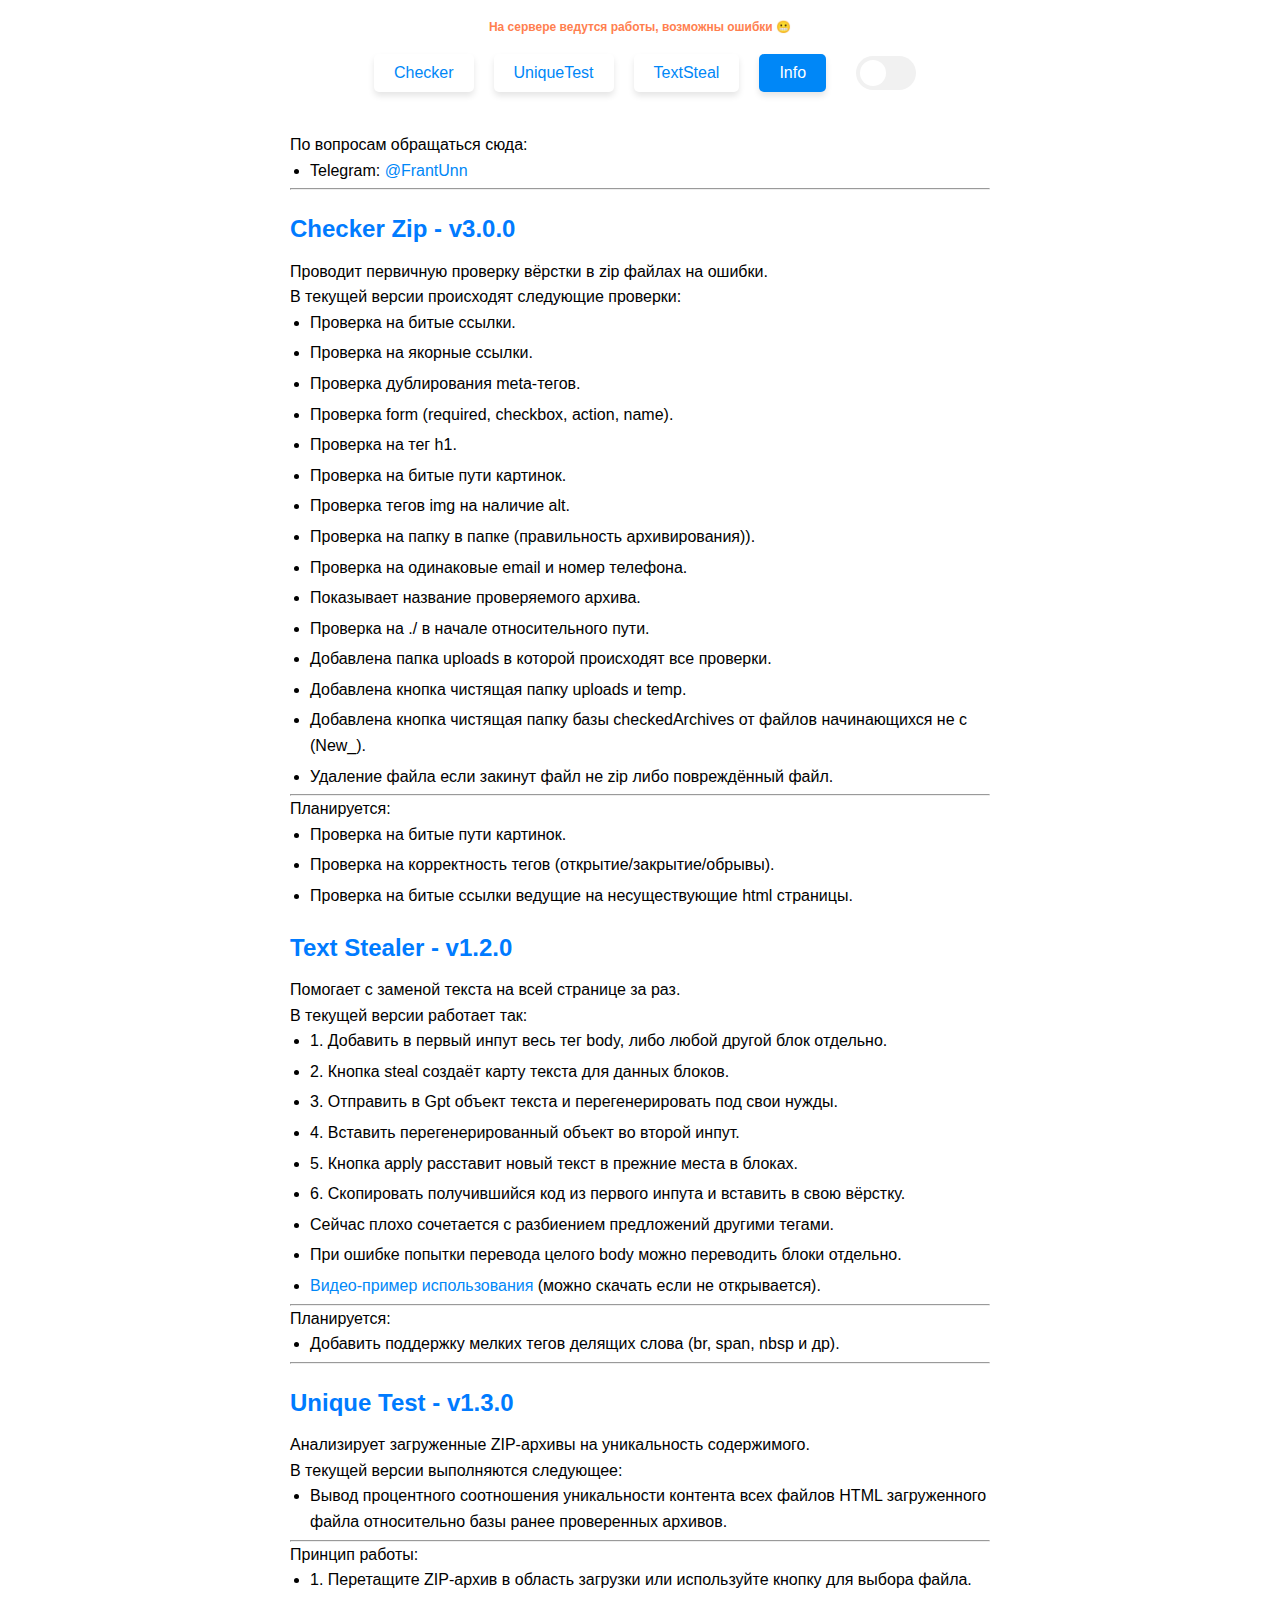
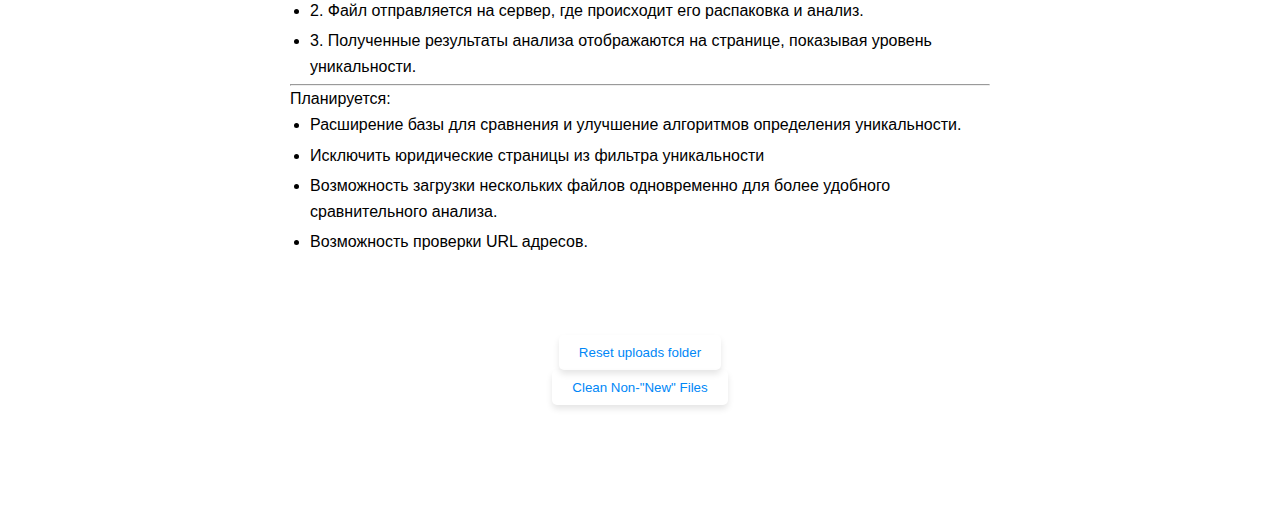
==== info.html @ 400bb8cb "server_warning" ====
<!DOCTYPE html>
<html lang="en">
  <head>
    <meta charset="UTF-8" />
    <meta name="viewport" content="width=device-width, initial-scale=1.0" />
    <title>Info</title>
    <link rel="stylesheet" href="css/info.css" />
    <link rel="stylesheet" href="css/style.css" />
    <link rel="shortcut icon" href="favicon.ico" type="image/x-icon" />
    <script>
      (function () {
        function getCookie(name) {
          let nameEQ = name + '=';
          let ca = document.cookie.split(';');
          for (let i = 0; i < ca.length; i++) {
            let c = ca[i];
            while (c.charAt(0) === ' ') c = c.substring(1, c.length);
            if (c.indexOf(nameEQ) === 0)
              return c.substring(nameEQ.length, c.length);
          }
          return null;
        }

        let savedTheme = getCookie('theme');
        if (savedTheme === 'dark') {
          document.documentElement.classList.add('dark-mode');
        }
      })();
    </script>
  </head>
  <body>
    <h4 class="server_warning">
      На сервере ведутся работы, возможны ошибки 😬
    </h4>
    <div class="tabs">
      <a href="index.html" class="tab">Checker</a>
      <a href="uniquetest.html" class="tab">UniqueTest</a>
      <a href="textsteal.html" class="tab">TextSteal</a>
      <a href="info.html" class="tab active">Info</a>
      <div class="theme-switch-wrapper">
        <label class="theme-switch" for="checkbox">
          <input type="checkbox" id="checkbox" />
          <div class="slider round"></div>
        </label>
      </div>
    </div>
    <div class="fadeIn">
      <div class="info-section">
        <p>По вопросам обращаться сюда:</p>
        <ul class="info-list">
          <li>
            Telegram:
            <a href="https://t.me/FrantUnn" target="_blank">@FrantUnn</a>
          </li>
        </ul>
        <hr />
      </div>
      <div class="info-section">
        <h2>Checker Zip - v3.0.0</h2>
        <p>Проводит первичную проверку вёрстки в zip файлах на ошибки.</p>
        <p>В текущей версии происходят следующие проверки:</p>
        <ul class="info-list">
          <li>Проверка на битые ссылки.</li>
          <li>Проверка на якорные ссылки.</li>
          <li>Проверка дублирования meta-тегов.</li>
          <li>Проверка form (required, checkbox, action, name).</li>
          <li>Проверка на тег h1.</li>
          <li>Проверка на битые пути картинок.</li>
          <li>Проверка тегов img на наличие alt.</li>
          <li>Проверка на папку в папке (правильность архивирования)).</li>
          <li>Проверка на одинаковые email и номер телефона.</li>
          <li>Показывает название проверяемого архива.</li>
          <li>Проверка на ./ в начале относительного пути.</li>
          <li>Добавлена папка uploads в которой происходят все проверки.</li>
          <li>Добавлена кнопка чистящая папку uploads и temp.</li>
          <li>
            Добавлена кнопка чистящая папку базы checkedArchives от файлов
            начинающихся не с (New_).
          </li>
          <li>
            Удаление файла если закинут файл не zip либо повреждённый файл.
          </li>
        </ul>
        <hr />
        <p>Планируется:</p>
        <ul class="info-list">
          <li>Проверка на битые пути картинок.</li>
          <li>Проверка на корректность тегов (открытие/закрытие/обрывы).</li>
          <li>
            Проверка на битые ссылки ведущие на несуществующие html страницы.
          </li>
        </ul>
      </div>
      <div class="info-section">
        <h2>Text Stealer - v1.2.0</h2>
        <p>Помогает с заменой текста на всей странице за раз.</p>
        <p>В текущей версии работает так:</p>
        <ul class="info-list">
          <li>
            1. Добавить в первый инпут весь тег body, либо любой другой блок
            отдельно.
          </li>
          <li>2. Кнопка steal создаёт карту текста для данных блоков.</li>
          <li>
            3. Отправить в Gpt объект текста и перегенерировать под свои нужды.
          </li>
          <li>4. Вставить перегенерированный объект во второй инпут.</li>
          <li>
            5. Кнопка apply расставит новый текст в прежние места в блоках.
          </li>
          <li>
            6. Скопировать получившийся код из первого инпута и вставить в свою
            вёрстку.
          </li>
          <li>
            Сейчас плохо сочетается с разбиением предложений другими тегами.
          </li>
          <li>
            При ошибке попытки перевода целого body можно переводить блоки
            отдельно.
          </li>
          <li>
            <a
              target="_blank"
              href="https://drive.google.com/file/d/1lhlkIcwgCkqcGMG-RX8dtMsAwcby2ti9/view?usp=sharing"
              >Видео-пример использования</a
            >
            (можно скачать если не открывается).
          </li>
        </ul>
        <hr />
        <p>Планируется:</p>
        <ul class="info-list">
          <li>
            Добавить поддержку мелких тегов делящих слова (br, span, nbsp и др).
          </li>
        </ul>
        <hr />
      </div>
      <div class="info-section">
        <h2>Unique Test - v1.3.0</h2>
        <p>Анализирует загруженные ZIP-архивы на уникальность содержимого.</p>
        <p>В текущей версии выполняются следующее:</p>
        <ul class="info-list">
          <li>
            Вывод процентного соотношения уникальности контента всех файлов HTML
            загруженного файла относительно базы ранее проверенных архивов.
          </li>
        </ul>
        <hr />
        <p>Принцип работы:</p>
        <ul class="info-list">
          <li>
            1. Перетащите ZIP-архив в область загрузки или используйте кнопку
            для выбора файла.
          </li>
          <li>
            2. Файл отправляется на сервер, где происходит его распаковка и
            анализ.
          </li>
          <li>
            3. Полученные результаты анализа отображаются на странице, показывая
            уровень уникальности.
          </li>
        </ul>
        <hr />
        <p>Планируется:</p>
        <ul class="info-list">
          <li>
            Расширение базы для сравнения и улучшение алгоритмов определения
            уникальности.
          </li>
          <li>Исключить юридические страницы из фильтра уникальности</li>
          <li>
            Возможность загрузки нескольких файлов одновременно для более
            удобного сравнительного анализа.
          </li>
          <li>Возможность проверки URL адресов.</li>
        </ul>
      </div>

      <div class="buttons">
        <button id="resetUploadsButton">Reset uploads folder</button>
        <button id="cleanNonNewFilesBtn">Clean Non-"New" Files</button>
      </div>
    </div>
    <script src="js/main.js"></script>
    <script src="js/info.js"></script>
  </body>
</html>
---- css/info.css ----
body {
	height: auto;
	padding: 0 10px;
}

.info-section {
	margin: 0 auto;
	max-width: 700px;
	margin-top: 20px;
	line-height: 1.6;
}

.info-section h2 {
	color: #007bff;
	margin-bottom: 10px;
}

.info-list {
	margin-left: 20px;
}

.info-list li {
	margin-bottom: 5px;
}

.buttons {
	margin-top: 80px;
}

.buttons button {
	display: block;
	cursor: pointer;
	outline: none;
	border: none;
	background: none;
	text-decoration: none;
	color: #0087F7;
	box-shadow: 0 4px 6px rgba(0, 0, 0, 0.1);
	padding: 10px 20px;
	margin: 0 auto;
	border-radius: 5px;
	transition: all 0.3s ease-in-out;
}

.buttons button:hover {
	background: #0087F7;
	color: #fff;
	transform: translateY(-2px);
	box-shadow: 0 4px 6px rgba(0, 0, 0, 0.1);
}
---- css/style.css ----
* {
	margin: 0;
	padding: 0;
	box-sizing: border-box;
	transition: transform 0.3s ease-in-out, box-shadow 0.3s ease-in-out, border-bottom 0.3s ease-in-out;
	-webkit-tap-highlight-color: rgba(255, 255, 255, 0);
	-webkit-tap-highlight-color: transparent;
}

body {
	margin: 0 auto;
	padding-bottom: 100px;
	display: flex;
	justify-content: center;
	flex-direction: column;
	width: 100vw;
	max-width: 1000px;
	font-family: Arial, Helvetica, sans-serif;
}

.server_warning {
	margin: 20px auto 0 auto;
	color: coral;
	font-size: 12px;
	display: block;
}

.title {
	padding: 0 20px;
	text-align: center;
	font-size: 12px;
	font-weight: 400;
}

.fadeIn {
	animation: fadeIn 0.5s ease-in;
}

@keyframes fadeIn {
	0% {
		opacity: 0;
	}

	100% {
		opacity: 1;
	}
}

a {
	text-decoration: none;
	color: #0087F7
}

#loader {
	border: 10px solid #f3f3f3;
	border-top: 10px solid #3498db;
	border-radius: 50%;
	width: 60px;
	height: 60px;
	animation: spin 2s linear infinite;
	margin: 0 auto;
}

@keyframes spin {
	0% {
		transform: rotate(0deg);
	}

	100% {
		transform: rotate(360deg);
	}
}

.tabs {
	display: flex;
	justify-content: center;
	margin: 20px 0;
}

@media (max-width: 600px) {
	.tabs {
		flex-wrap: wrap;
		gap: 10px;
	}
}

.tab {
	text-decoration: none;
	color: #0087F7;
	box-shadow: 0 4px 6px rgba(0, 0, 0, 0.1);
	padding: 10px 20px;
	margin: 0 10px;
	border-radius: 5px;
	transition: all 0.3s ease-in-out;
}

.tab:hover,
.tab:focus {
	background: #0087F7;
	color: #fff;
	transform: translateY(-2px);
	box-shadow: 0 4px 6px rgba(0, 0, 0, 0.1);
}

.tab.active {
	background-color: #0087F7;
	color: white;
}

.theme-switch-wrapper {
	display: flex;
	align-items: center;
	justify-content: center;
	margin-left: 20px;
}

.theme-switch {
	display: inline-block;
	height: 34px;
	position: relative;
	width: 60px;
}

.theme-switch input {
	display: none;
}

.slider {
	background-color: #f1f1f1;
	bottom: 0;
	cursor: pointer;
	left: 0;
	position: absolute;
	right: 0;
	top: 0;
	transition: .4s;
	border-radius: 34px;
}

.slider:before {
	position: absolute;
	content: "";
	height: 26px;
	width: 26px;
	left: 4px;
	bottom: 4px;
	background-color: white;
	transition: .4s;
	border-radius: 50%;
}

input:checked+.slider {
	background-color: #0087F7;
}

input:checked+.slider:before {
	transform: translateX(26px);
}

.dark-mode {
	background-color: #222;
	color: #ffffff;
}

.dark-mode li {
	border: none;
	border-bottom: 1px solid #444;
}

.dark-mode #urlInput {
	color: #ffffff;
	outline: none;
	background-color: #333;
	border: 2px solid #333;
}

.dark-mode #urlInput:focus {
	color: #ffffff;
	background-color: #333;
	outline: 1px solid #0087F7;
}

.dark-mode .tab {
	color: #ffffff;
	background-color: #333;
}

.dark-mode .tab:hover,
.dark-mode .tab:focus {
	background: #454545;
	color: #fff;
}

.dark-mode .tab.active {
	color: #ffffff;
	background-color: #0087F7;
}

.dark-mode textarea {
	color: #ffffff;
	background-color: #333;
}
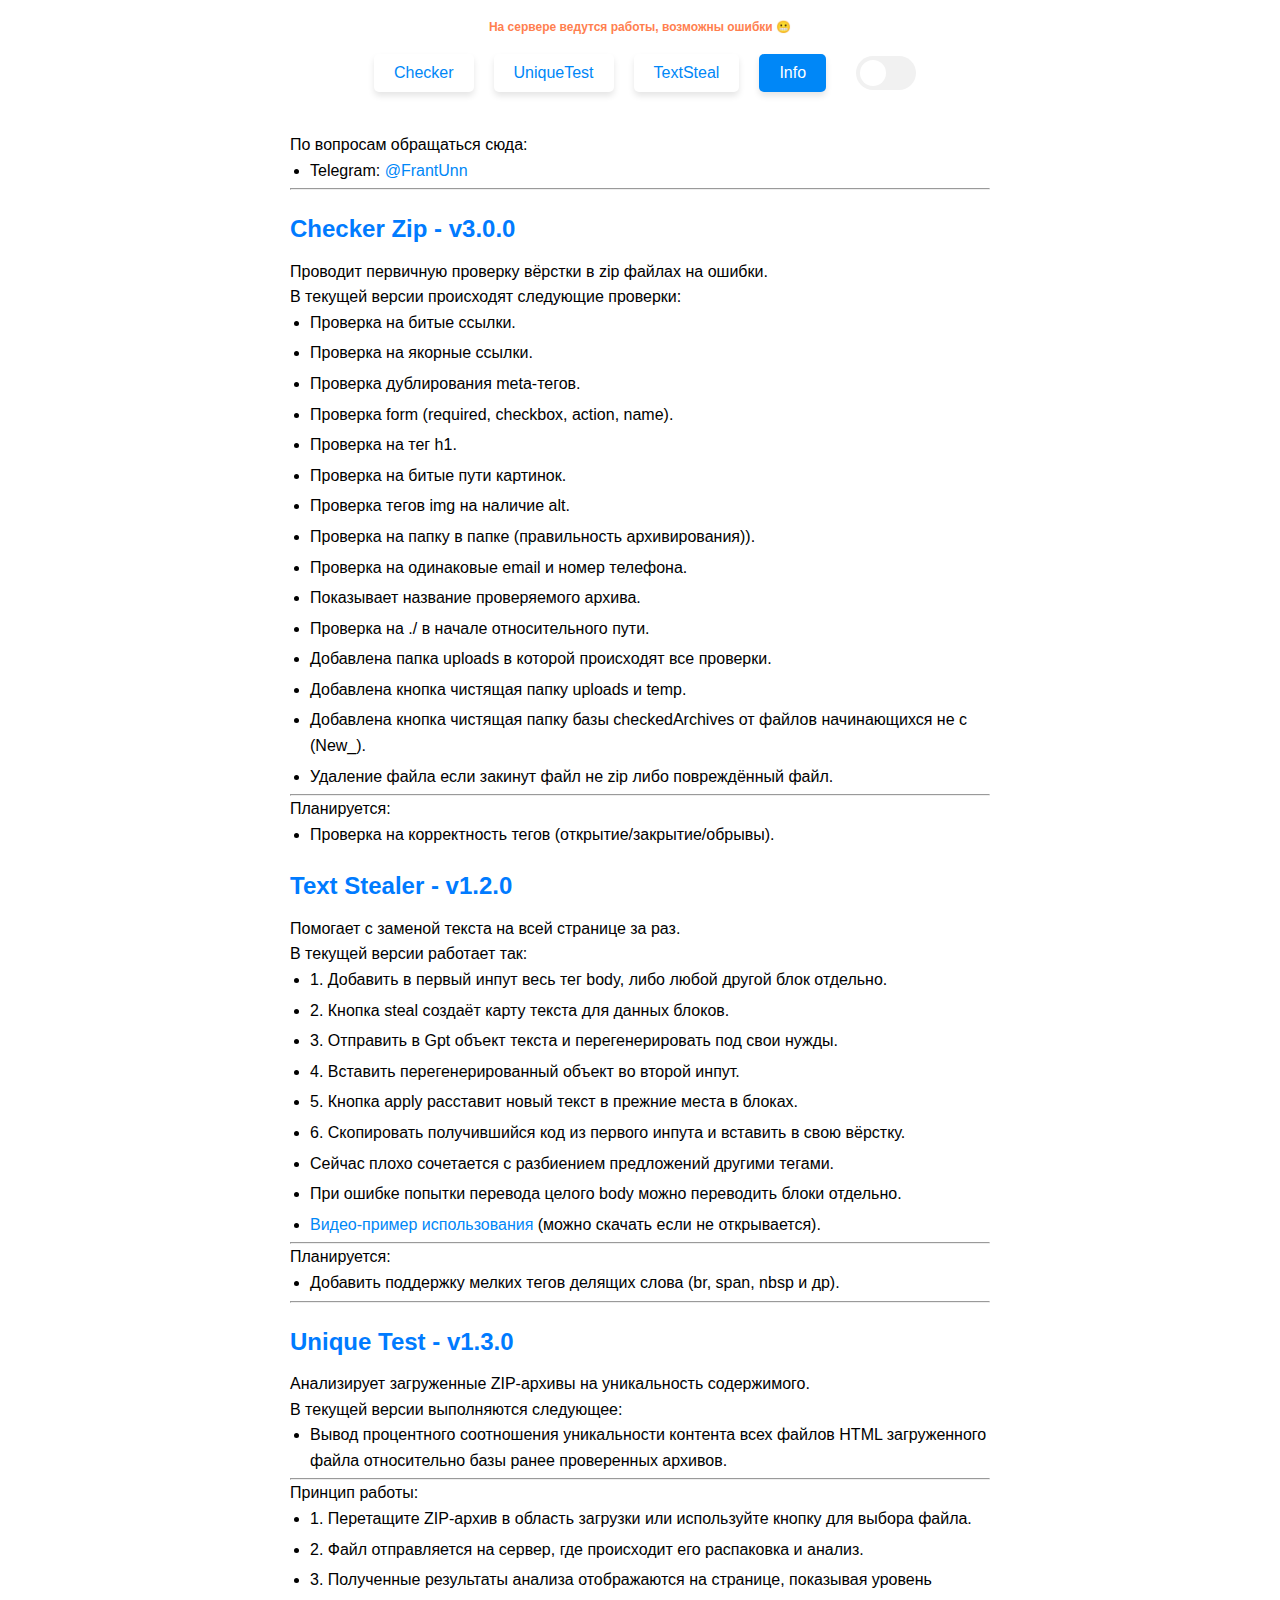
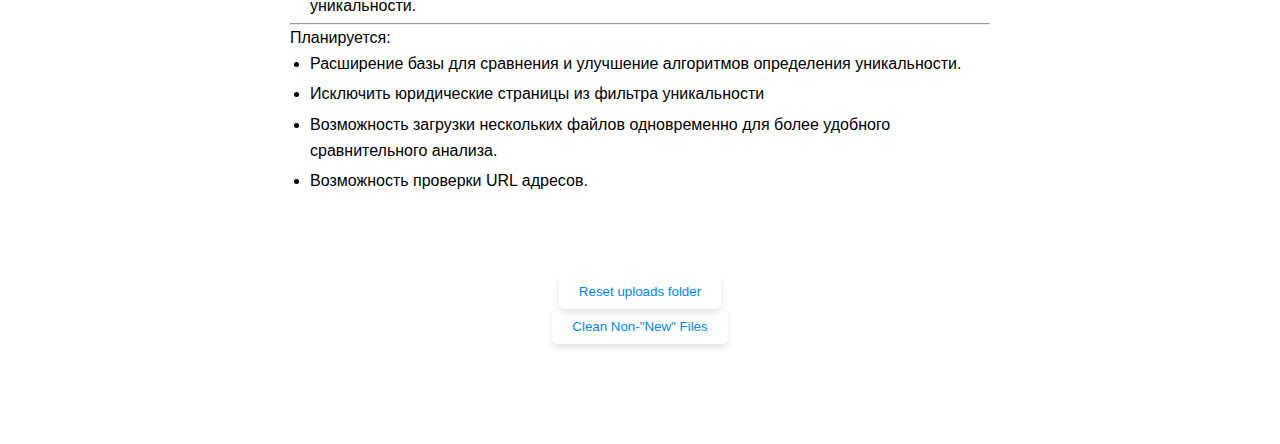
==== commit d4a6c4a9: "info" ====
--- a/info.html
+++ b/info.html
@@ -84,11 +84,7 @@
         <hr />
         <p>Планируется:</p>
         <ul class="info-list">
-          <li>Проверка на битые пути картинок.</li>
           <li>Проверка на корректность тегов (открытие/закрытие/обрывы).</li>
-          <li>
-            Проверка на битые ссылки ведущие на несуществующие html страницы.
-          </li>
         </ul>
       </div>
       <div class="info-section">
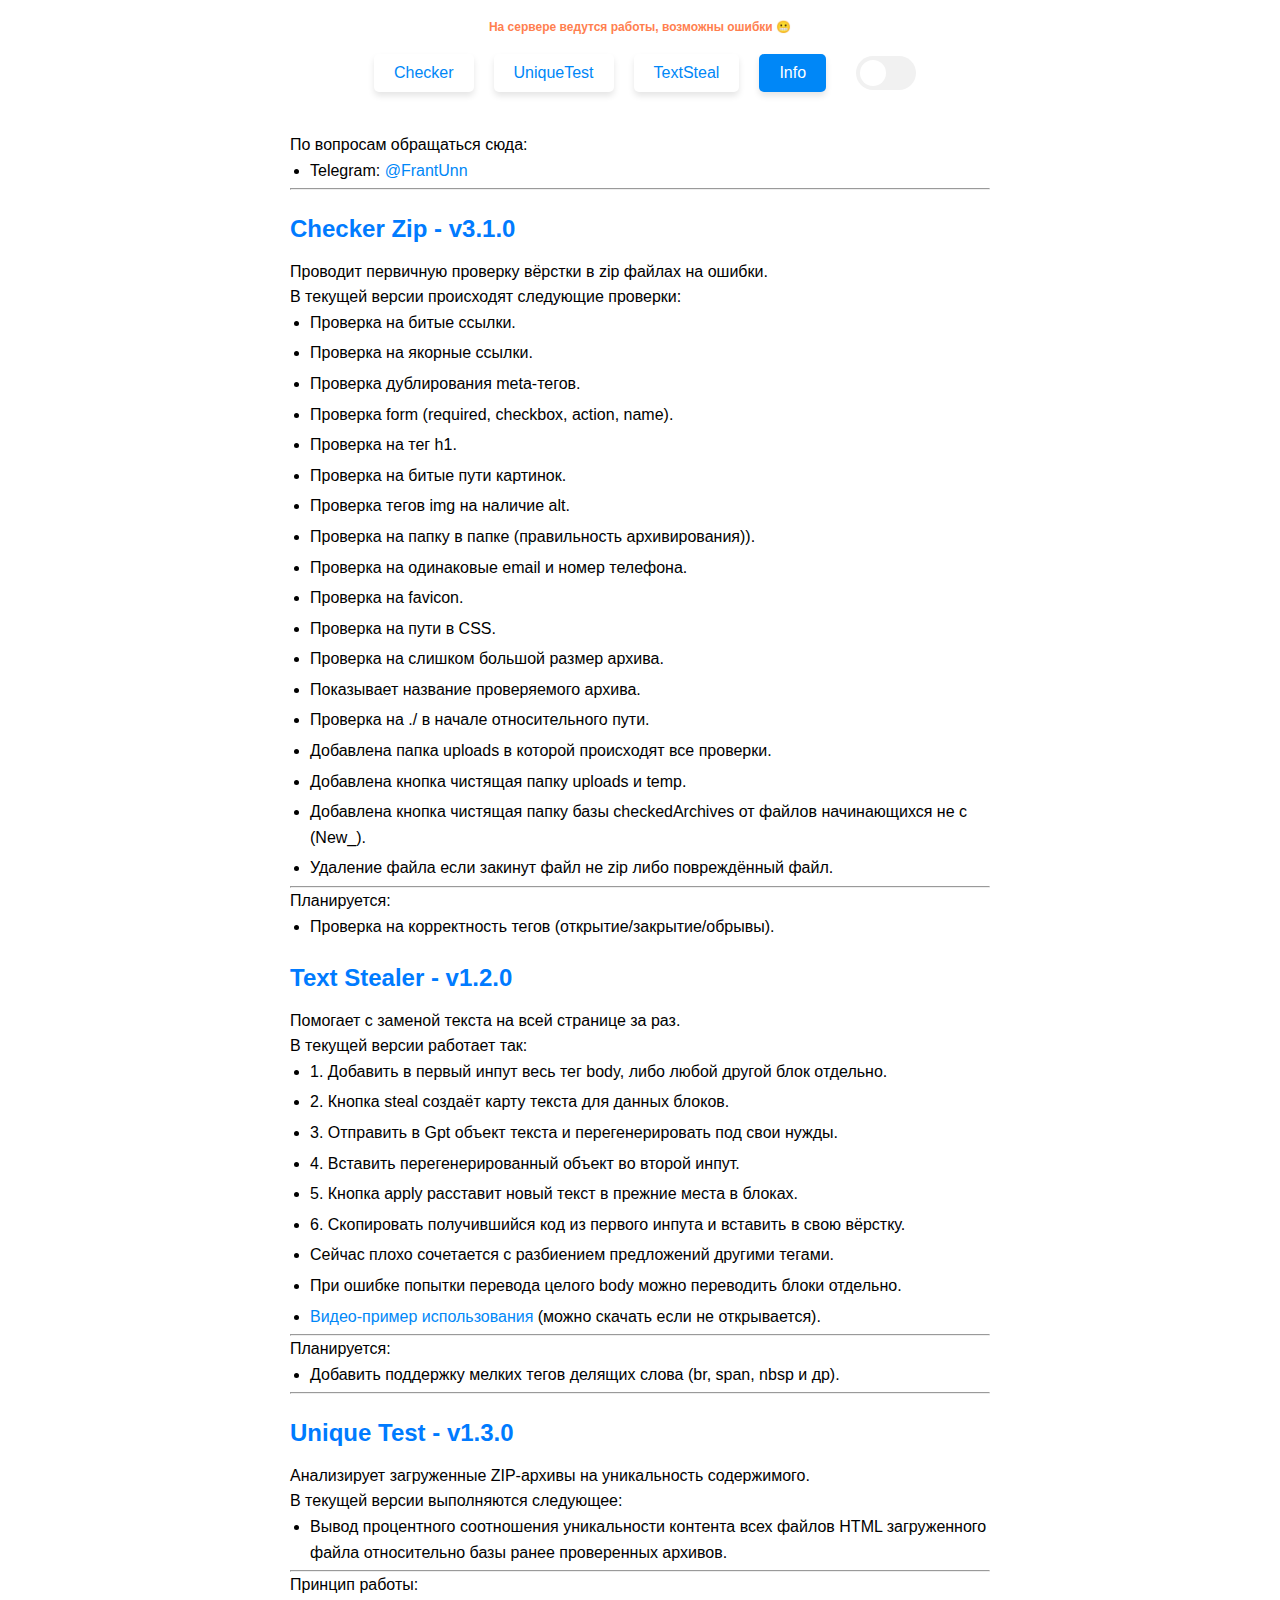
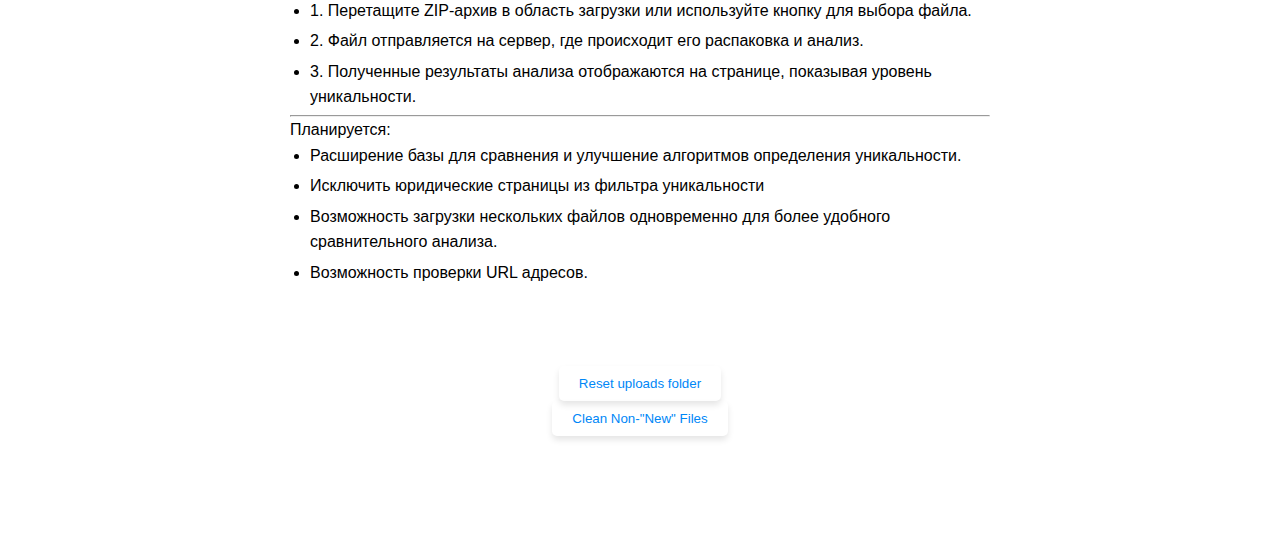
==== commit 469fb686: "v3.1.0" ====
--- a/info.html
+++ b/info.html
@@ -56,7 +56,7 @@
         <hr />
       </div>
       <div class="info-section">
-        <h2>Checker Zip - v3.0.0</h2>
+        <h2>Checker Zip - v3.1.0</h2>
         <p>Проводит первичную проверку вёрстки в zip файлах на ошибки.</p>
         <p>В текущей версии происходят следующие проверки:</p>
         <ul class="info-list">
@@ -69,6 +69,9 @@
           <li>Проверка тегов img на наличие alt.</li>
           <li>Проверка на папку в папке (правильность архивирования)).</li>
           <li>Проверка на одинаковые email и номер телефона.</li>
+          <li>Проверка на favicon.</li>
+          <li>Проверка на пути в CSS.</li>
+          <li>Проверка на слишком большой размер архива.</li>
           <li>Показывает название проверяемого архива.</li>
           <li>Проверка на ./ в начале относительного пути.</li>
           <li>Добавлена папка uploads в которой происходят все проверки.</li>
--- a/css/style.css
+++ b/css/style.css
@@ -52,22 +52,64 @@
 }
 
 #loader {
-	border: 10px solid #f3f3f3;
-	border-top: 10px solid #3498db;
+	position: relative;
+	overflow: hidden;
 	border-radius: 50%;
-	width: 60px;
-	height: 60px;
-	animation: spin 2s linear infinite;
-	margin: 0 auto;
-}
-
-@keyframes spin {
+	width: 50px;
+	height: 50px;
+	display: block;
+	margin: 15px auto;
+	color: #6ebeff;
+	box-sizing: border-box;
+	-moz-box-sizing: border-box;
+}
+
+#loader::after {
+	content: '';
+	box-sizing: border-box;
+	-moz-box-sizing: border-box;
+	position: absolute;
+	width: 100%;
+	height: 100%;
+	top: 0;
+	border: 2px dashed #0087F7;
+	border-radius: 50%;
+	-moz-border-radius: 50%;
+	/* Firefox */
+	animation: rotation 2s linear infinite;
+	-moz-animation: rotation 2s linear infinite;
+}
+
+#loader img {
+	position: absolute;
+	top: 50%;
+	left: 50%;
+	transform: translate(-50%, -50%);
+	-moz-transform: translate(-50%, -50%);
+	width: 100%;
+	filter: blur(0.5px);
+	-moz-filter: blur(0.5px);
+}
+
+@keyframes rotation {
 	0% {
 		transform: rotate(0deg);
 	}
 
 	100% {
 		transform: rotate(360deg);
+	}
+}
+
+@keyframes scale50 {
+
+	0%,
+	100% {
+		transform: scale(0);
+	}
+
+	50% {
+		transform: scale(1);
 	}
 }
 
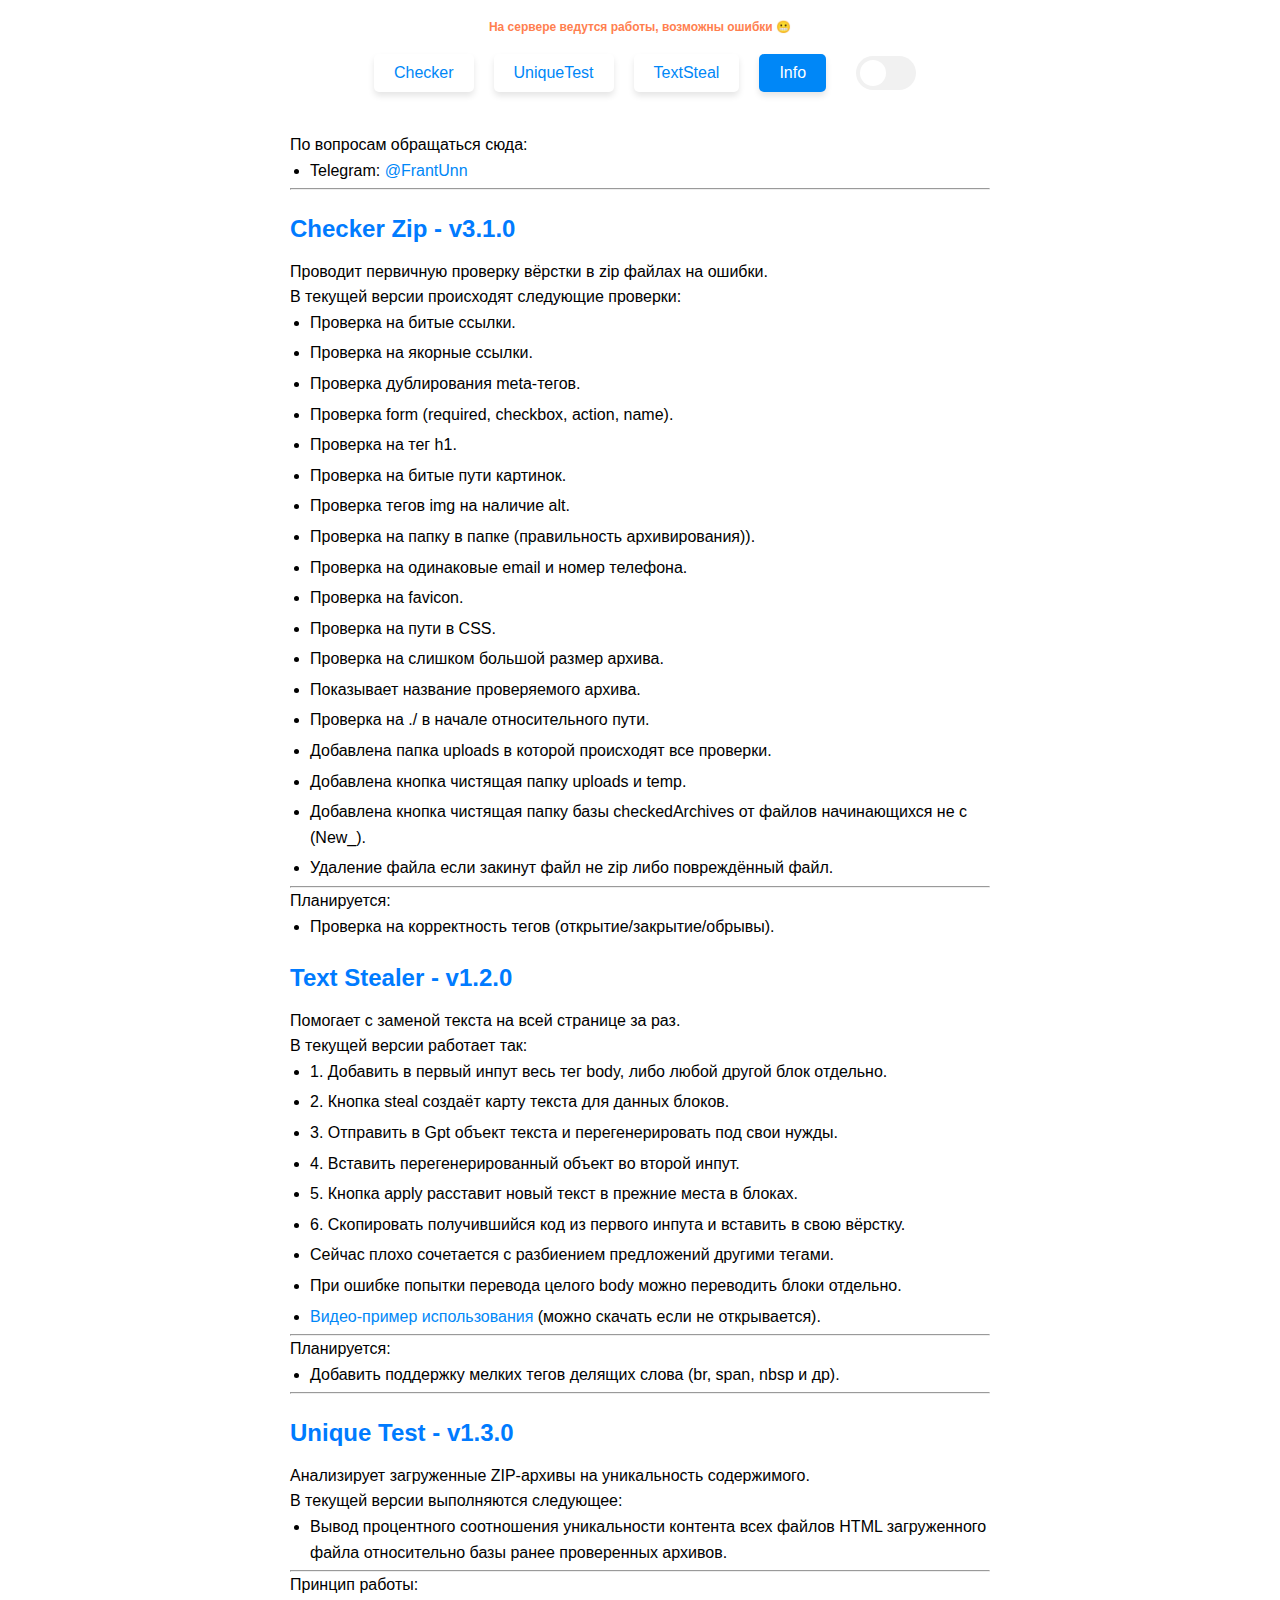
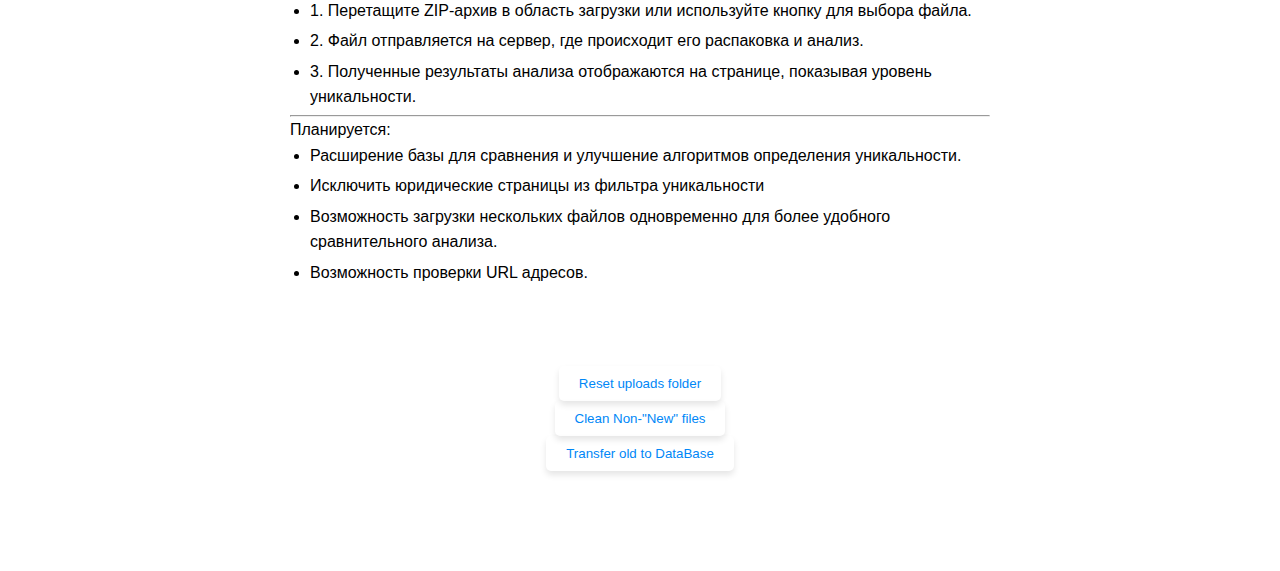
==== commit 7af5dc7c: "transferOldToDataBaseBtn" ====
--- a/info.html
+++ b/info.html
@@ -180,7 +180,8 @@
 
       <div class="buttons">
         <button id="resetUploadsButton">Reset uploads folder</button>
-        <button id="cleanNonNewFilesBtn">Clean Non-"New" Files</button>
+        <button id="cleanNonNewFilesBtn">Clean Non-"New" files</button>
+        <button id="transferOldToDataBaseBtn">Transfer old to DataBase</button>
       </div>
     </div>
     <script src="js/main.js"></script>
--- a/css/style.css
+++ b/css/style.css
@@ -22,6 +22,7 @@
 	margin: 20px auto 0 auto;
 	color: coral;
 	font-size: 12px;
+	// display: none;
 	display: block;
 }
 
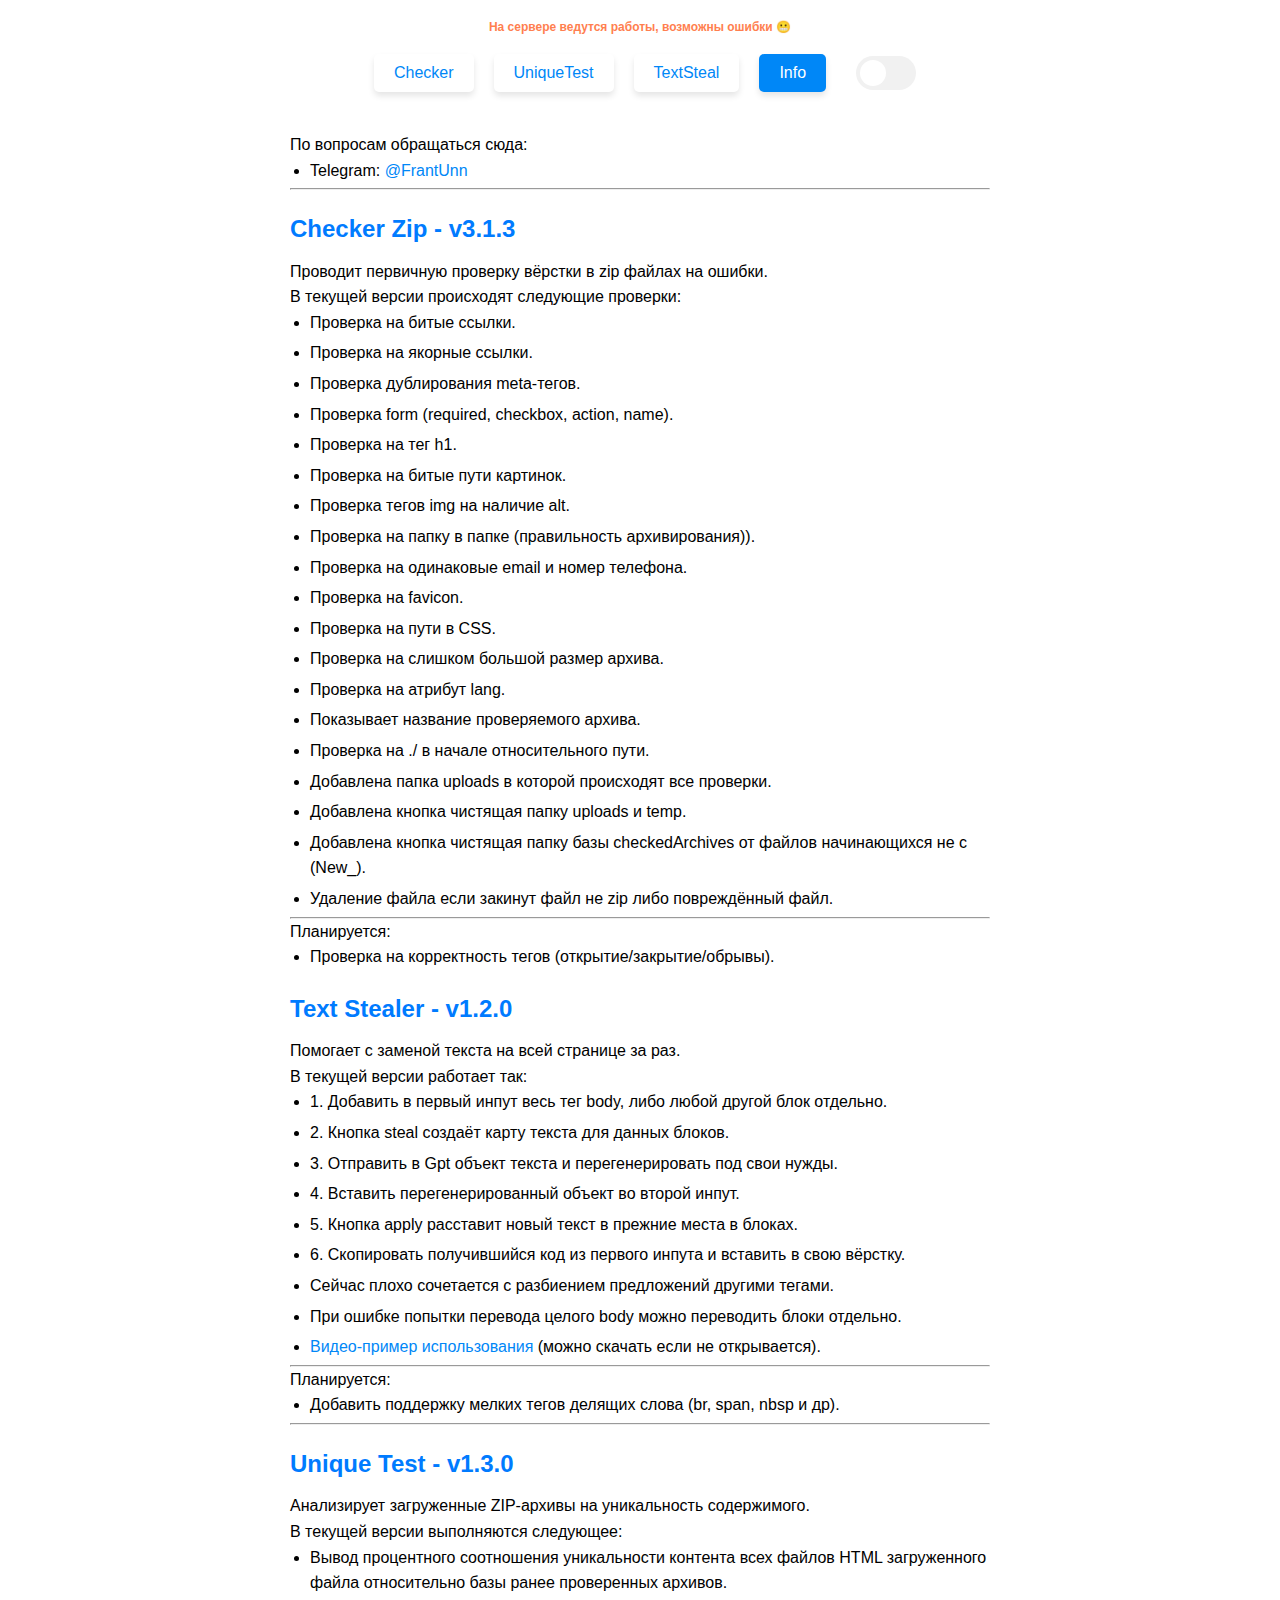
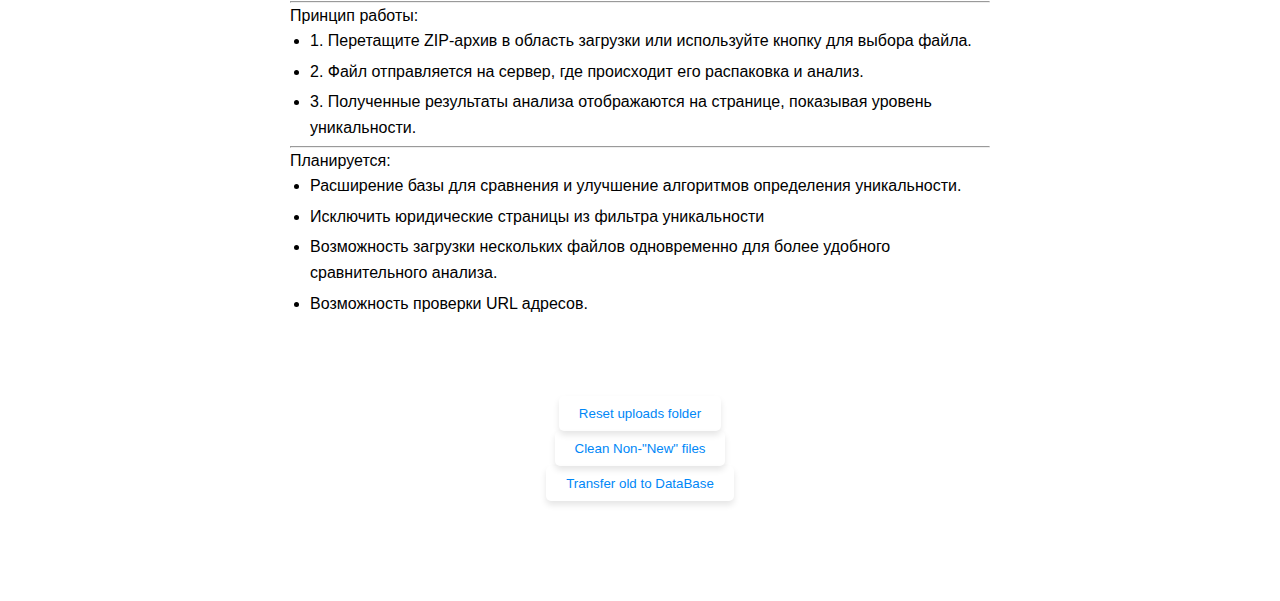
==== commit 78233e25: "v3.1.3" ====
--- a/info.html
+++ b/info.html
@@ -56,7 +56,7 @@
         <hr />
       </div>
       <div class="info-section">
-        <h2>Checker Zip - v3.1.0</h2>
+        <h2>Checker Zip - v3.1.3</h2>
         <p>Проводит первичную проверку вёрстки в zip файлах на ошибки.</p>
         <p>В текущей версии происходят следующие проверки:</p>
         <ul class="info-list">
@@ -72,6 +72,7 @@
           <li>Проверка на favicon.</li>
           <li>Проверка на пути в CSS.</li>
           <li>Проверка на слишком большой размер архива.</li>
+          <li>Проверка на атрибут lang.</li>
           <li>Показывает название проверяемого архива.</li>
           <li>Проверка на ./ в начале относительного пути.</li>
           <li>Добавлена папка uploads в которой происходят все проверки.</li>
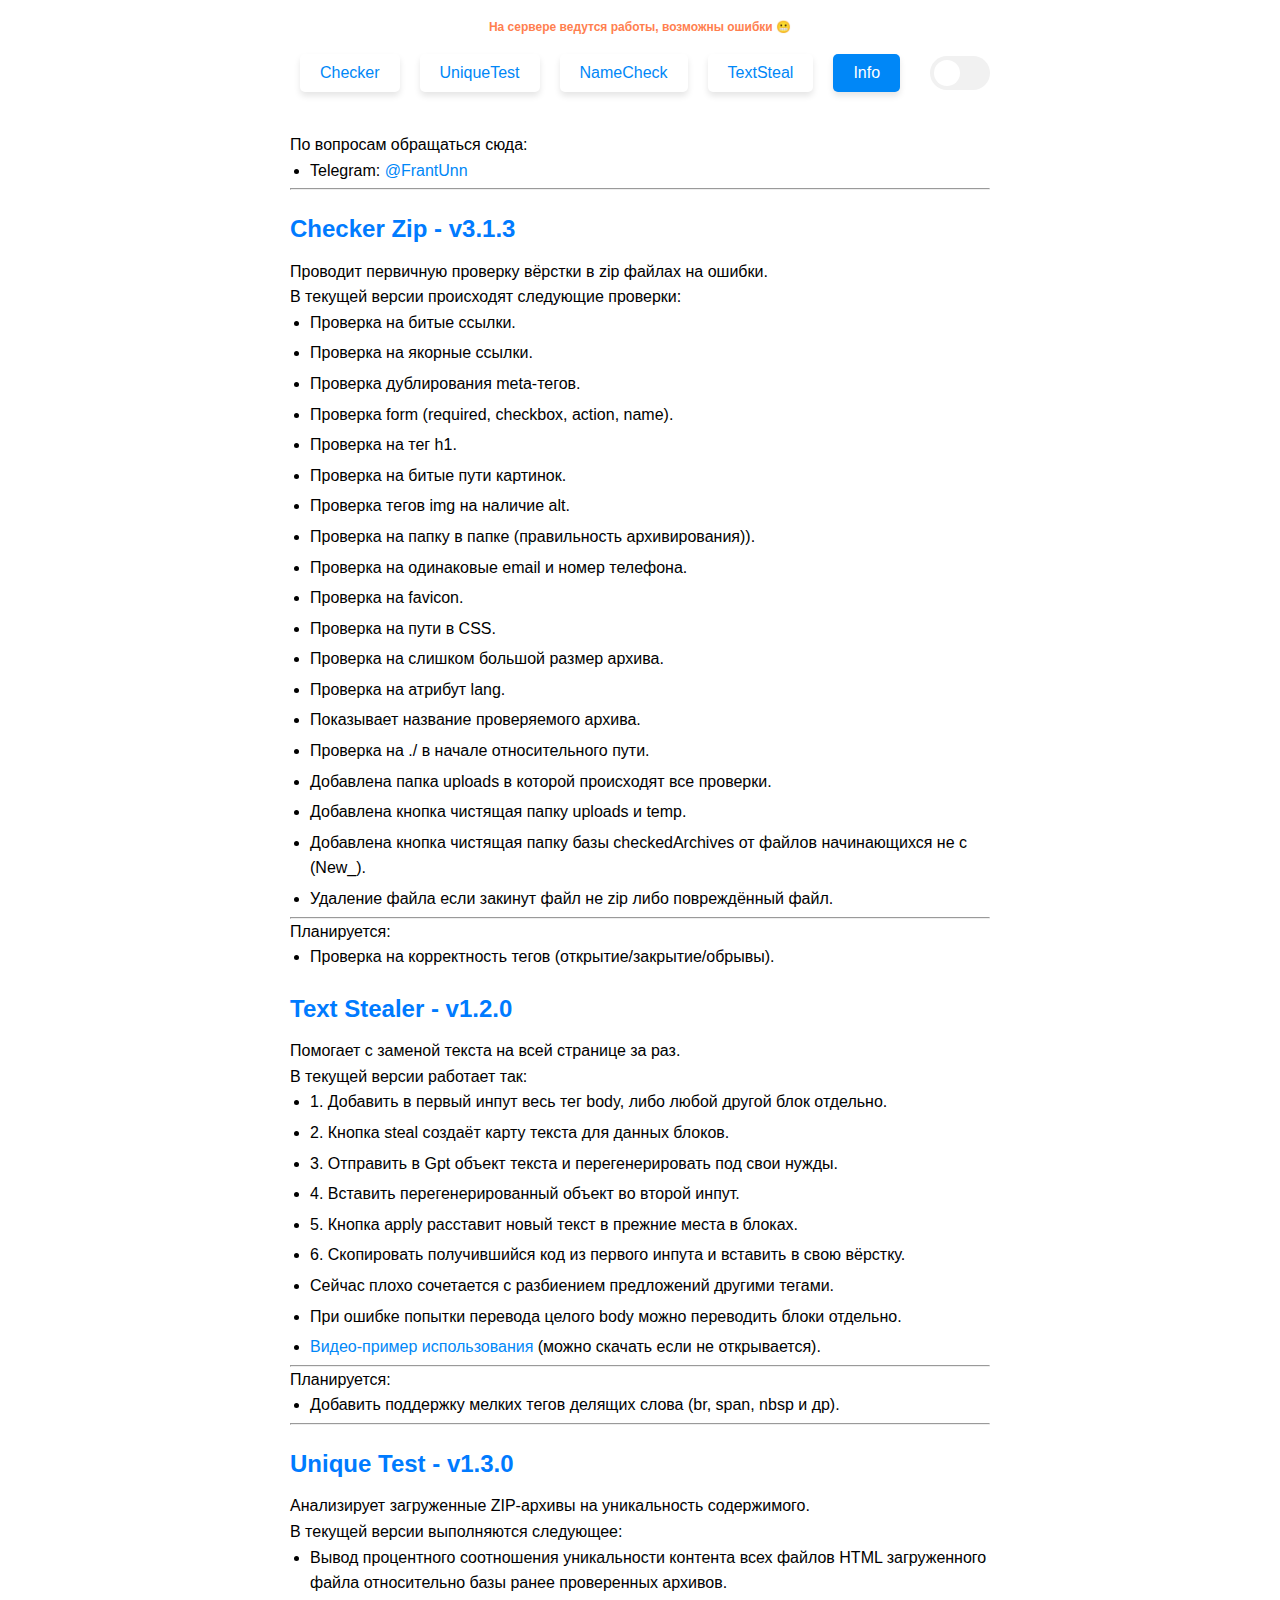
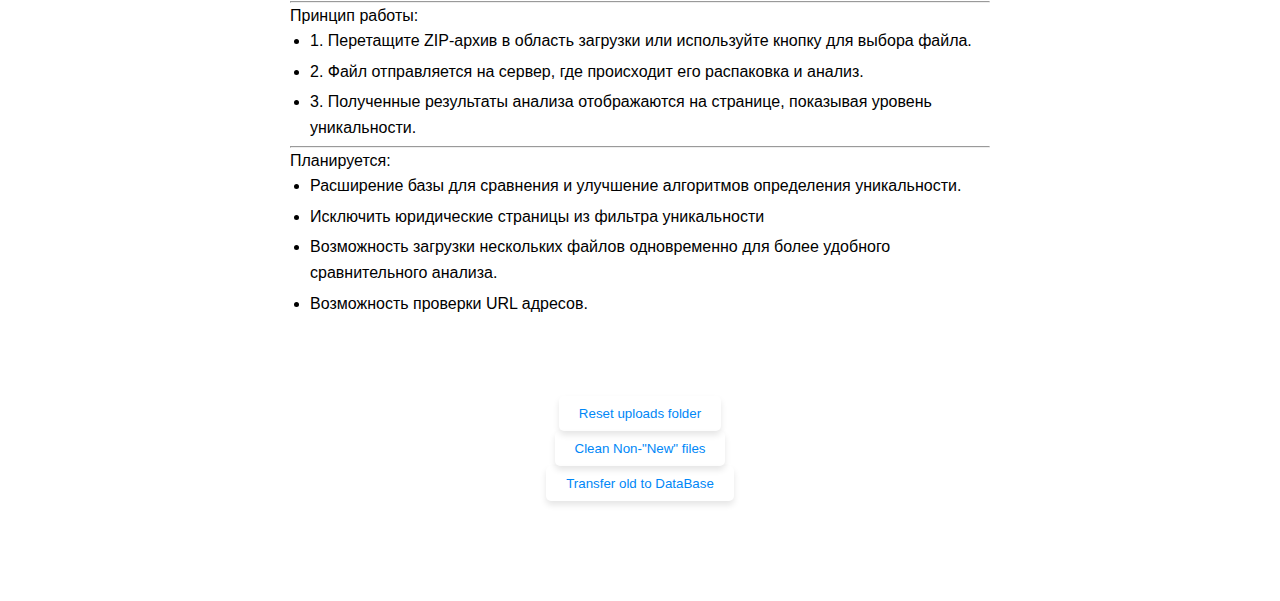
==== commit 3388c19f: "nameCheckHandler" ====
--- a/info.html
+++ b/info.html
@@ -35,6 +35,7 @@
     <div class="tabs">
       <a href="index.html" class="tab">Checker</a>
       <a href="uniquetest.html" class="tab">UniqueTest</a>
+      <a href="namecheck.html" class="tab">NameCheck</a>
       <a href="textsteal.html" class="tab">TextSteal</a>
       <a href="info.html" class="tab active">Info</a>
       <div class="theme-switch-wrapper">
@@ -185,7 +186,7 @@
         <button id="transferOldToDataBaseBtn">Transfer old to DataBase</button>
       </div>
     </div>
-    <script src="js/main.js"></script>
-    <script src="js/info.js"></script>
+    <script type="module" src="js/main.js"></script>
+    <script type="module" src="js/info.js"></script>
   </body>
 </html>
--- a/css/style.css
+++ b/css/style.css
@@ -53,65 +53,151 @@
 }
 
 #loader {
-	position: relative;
-	overflow: hidden;
-	border-radius: 50%;
-	width: 50px;
-	height: 50px;
-	display: block;
-	margin: 15px auto;
-	color: #6ebeff;
-	box-sizing: border-box;
-	-moz-box-sizing: border-box;
-}
-
-#loader::after {
-	content: '';
-	box-sizing: border-box;
-	-moz-box-sizing: border-box;
-	position: absolute;
 	width: 100%;
 	height: 100%;
-	top: 0;
-	border: 2px dashed #0087F7;
-	border-radius: 50%;
-	-moz-border-radius: 50%;
-	/* Firefox */
-	animation: rotation 2s linear infinite;
-	-moz-animation: rotation 2s linear infinite;
-}
-
-#loader img {
-	position: absolute;
-	top: 50%;
-	left: 50%;
-	transform: translate(-50%, -50%);
-	-moz-transform: translate(-50%, -50%);
-	width: 100%;
-	filter: blur(0.5px);
-	-moz-filter: blur(0.5px);
-}
-
-@keyframes rotation {
+	display: block;
+	margin: 30px auto;
+}
+
+:root {
+	--color: #0087F7;
+	--size: 8px;
+	--time: 1s;
+}
+
+.dank-ass-loader {
+	display: flex;
+	flex-direction: column;
+	align-items: center;
+}
+
+.row {
+	display: flex;
+}
+
+.arrow {
+	width: 0;
+	height: 0;
+	margin: 0 calc(-1 * var(--size) / 2);
+	border-left: var(--size) solid transparent;
+	border-right: var(--size) solid transparent;
+	border-bottom: calc(var(--size) * 1.8) solid var(--color);
+	animation: blink var(--time) infinite;
+	filter: drop-shadow(0 0 calc(var(--size) * 0.5) var(--color));
+}
+
+.arrow.down {
+	transform: rotate(180deg);
+}
+
+@keyframes blink {
 	0% {
-		transform: rotate(0deg);
+		opacity: 0.1;
+	}
+
+	30% {
+		opacity: 1;
 	}
 
 	100% {
-		transform: rotate(360deg);
-	}
-}
-
-@keyframes scale50 {
-
-	0%,
-	100% {
-		transform: scale(0);
-	}
-
-	50% {
-		transform: scale(1);
-	}
+		opacity: 0.1;
+	}
+}
+
+.outer-1 {
+	animation-delay: calc(var(--time) / -18 * 1);
+}
+
+.outer-2 {
+	animation-delay: calc(var(--time) / -18 * 2);
+}
+
+.outer-3 {
+	animation-delay: calc(var(--time) / -18 * 3);
+}
+
+.outer-4 {
+	animation-delay: calc(var(--time) / -18 * 4);
+}
+
+.outer-5 {
+	animation-delay: calc(var(--time) / -18 * 5);
+}
+
+.outer-6 {
+	animation-delay: calc(var(--time) / -18 * 6);
+}
+
+.outer-7 {
+	animation-delay: calc(var(--time) / -18 * 7);
+}
+
+.outer-8 {
+	animation-delay: calc(var(--time) / -18 * 8);
+}
+
+.outer-9 {
+	animation-delay: calc(var(--time) / -18 * 9);
+}
+
+.outer-10 {
+	animation-delay: calc(var(--time) / -18 * 10);
+}
+
+.outer-11 {
+	animation-delay: calc(var(--time) / -18 * 11);
+}
+
+.outer-12 {
+	animation-delay: calc(var(--time) / -18 * 12);
+}
+
+.outer-13 {
+	animation-delay: calc(var(--time) / -18 * 13);
+}
+
+.outer-14 {
+	animation-delay: calc(var(--time) / -18 * 14);
+}
+
+.outer-15 {
+	animation-delay: calc(var(--time) / -18 * 15);
+}
+
+.outer-16 {
+	animation-delay: calc(var(--time) / -18 * 16);
+}
+
+.outer-17 {
+	animation-delay: calc(var(--time) / -18 * 17);
+}
+
+.outer-18 {
+	animation-delay: calc(var(--time) / -18 * 18);
+}
+
+.inner-1 {
+	animation-delay: calc(var(--time) / -6 * 1);
+}
+
+.inner-2 {
+	animation-delay: calc(var(--time) / -6 * 2);
+}
+
+.inner-3 {
+	animation-delay: calc(var(--time) / -6 * 3);
+}
+
+.inner-4 {
+	animation-delay: calc(var(--time) / -6 * 4);
+}
+
+.inner-5 {
+	animation-delay: calc(var(--time) / -6 * 5);
+}
+
+.inner-6 {
+	animation-delay: calc(var(--time) / -6 * 6);
 }
 
 .tabs {
@@ -242,4 +328,19 @@
 .dark-mode textarea {
 	color: #ffffff;
 	background-color: #333;
+}
+
+.dark-mode .arrow {
+	width: 0;
+	height: 0;
+	margin: 0 calc(-1 * var(--size) / 2);
+	border-left: var(--size) solid transparent;
+	border-right: var(--size) solid transparent;
+	border-bottom: calc(var(--size) * 1.8) solid var(--color);
+	filter: drop-shadow(0 0 calc(var(--size) * 1.5) var(--color));
+}
+
+.dark-mode .companyName {
+	background-color: #333;
+	color: #fff;
 }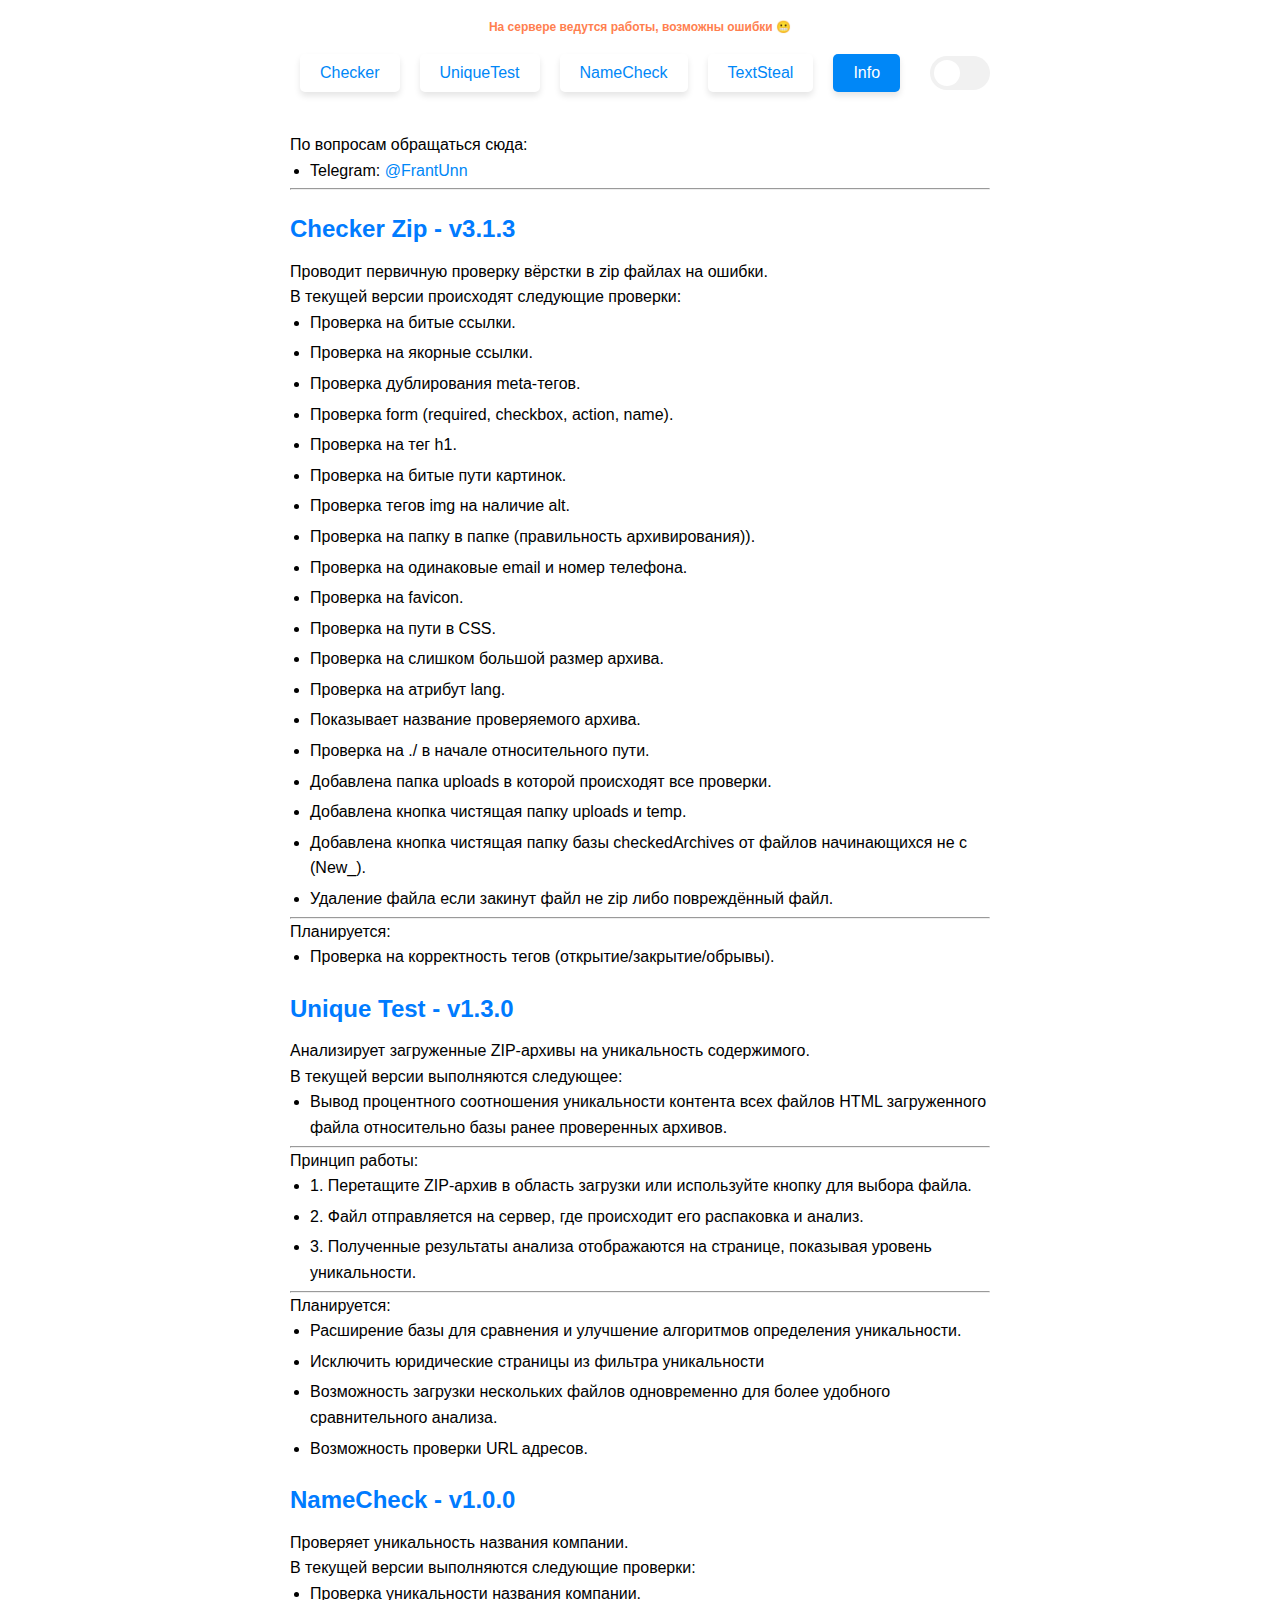
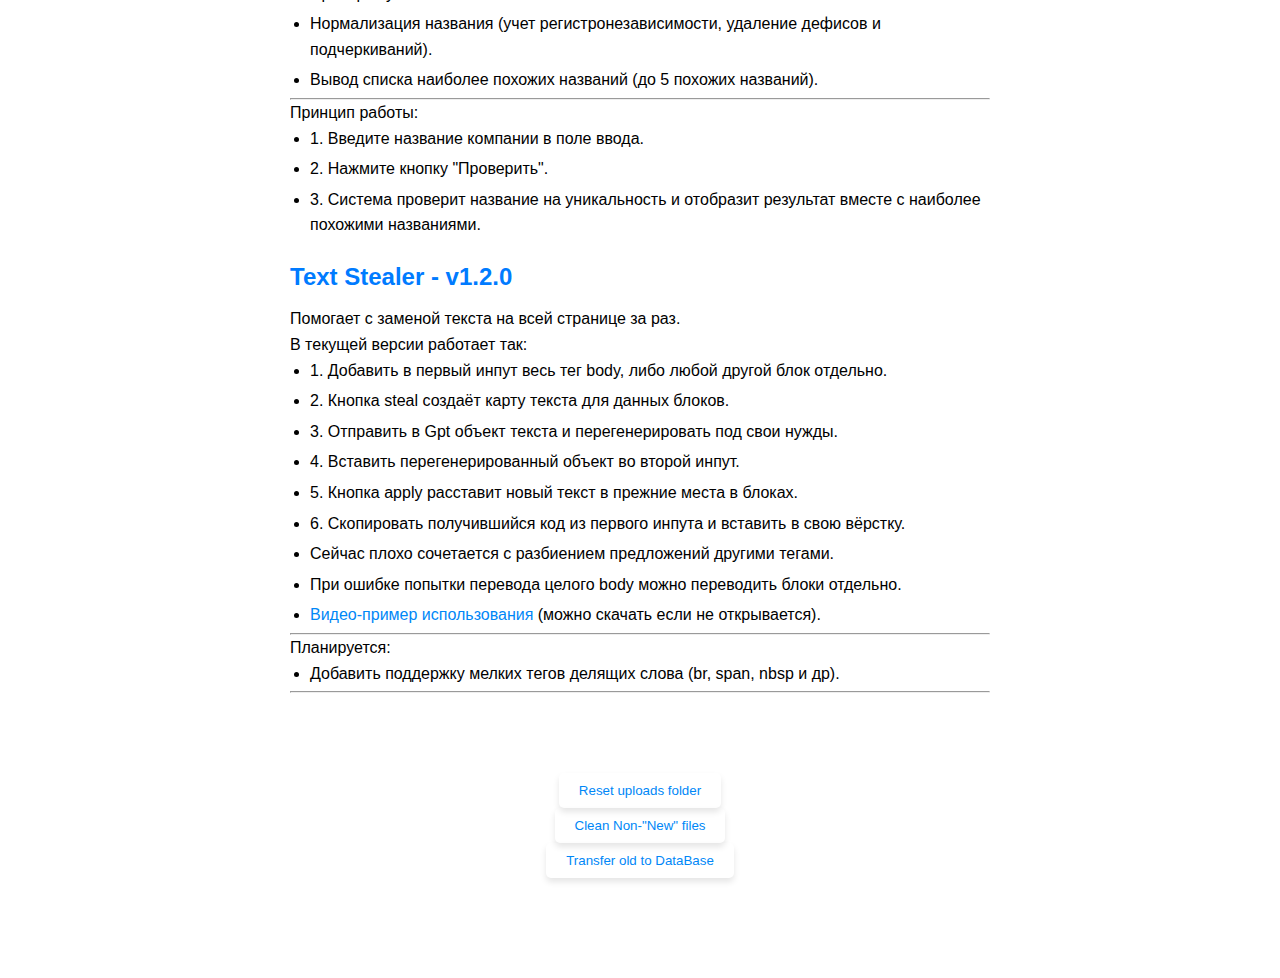
==== commit 95ba9a7c: "NameCheck - v1.0.0" ====
--- a/info.html
+++ b/info.html
@@ -93,6 +93,72 @@
         </ul>
       </div>
       <div class="info-section">
+        <h2>Unique Test - v1.3.0</h2>
+        <p>Анализирует загруженные ZIP-архивы на уникальность содержимого.</p>
+        <p>В текущей версии выполняются следующее:</p>
+        <ul class="info-list">
+          <li>
+            Вывод процентного соотношения уникальности контента всех файлов HTML
+            загруженного файла относительно базы ранее проверенных архивов.
+          </li>
+        </ul>
+        <hr />
+        <p>Принцип работы:</p>
+        <ul class="info-list">
+          <li>
+            1. Перетащите ZIP-архив в область загрузки или используйте кнопку
+            для выбора файла.
+          </li>
+          <li>
+            2. Файл отправляется на сервер, где происходит его распаковка и
+            анализ.
+          </li>
+          <li>
+            3. Полученные результаты анализа отображаются на странице, показывая
+            уровень уникальности.
+          </li>
+        </ul>
+        <hr />
+        <p>Планируется:</p>
+        <ul class="info-list">
+          <li>
+            Расширение базы для сравнения и улучшение алгоритмов определения
+            уникальности.
+          </li>
+          <li>Исключить юридические страницы из фильтра уникальности</li>
+          <li>
+            Возможность загрузки нескольких файлов одновременно для более
+            удобного сравнительного анализа.
+          </li>
+          <li>Возможность проверки URL адресов.</li>
+        </ul>
+      </div>
+      <div class="info-section">
+        <h2>NameCheck - v1.0.0</h2>
+        <p>Проверяет уникальность названия компании.</p>
+        <p>В текущей версии выполняются следующие проверки:</p>
+        <ul class="info-list">
+          <li>Проверка уникальности названия компании.</li>
+          <li>
+            Нормализация названия (учет регистронезависимости, удаление дефисов
+            и подчеркиваний).
+          </li>
+          <li>
+            Вывод списка наиболее похожих названий (до 5 похожих названий).
+          </li>
+        </ul>
+        <hr />
+        <p>Принцип работы:</p>
+        <ul class="info-list">
+          <li>1. Введите название компании в поле ввода.</li>
+          <li>2. Нажмите кнопку "Проверить".</li>
+          <li>
+            3. Система проверит название на уникальность и отобразит результат
+            вместе с наиболее похожими названиями.
+          </li>
+        </ul>
+      </div>
+      <div class="info-section">
         <h2>Text Stealer - v1.2.0</h2>
         <p>Помогает с заменой текста на всей странице за раз.</p>
         <p>В текущей версии работает так:</p>
@@ -138,47 +204,6 @@
         </ul>
         <hr />
       </div>
-      <div class="info-section">
-        <h2>Unique Test - v1.3.0</h2>
-        <p>Анализирует загруженные ZIP-архивы на уникальность содержимого.</p>
-        <p>В текущей версии выполняются следующее:</p>
-        <ul class="info-list">
-          <li>
-            Вывод процентного соотношения уникальности контента всех файлов HTML
-            загруженного файла относительно базы ранее проверенных архивов.
-          </li>
-        </ul>
-        <hr />
-        <p>Принцип работы:</p>
-        <ul class="info-list">
-          <li>
-            1. Перетащите ZIP-архив в область загрузки или используйте кнопку
-            для выбора файла.
-          </li>
-          <li>
-            2. Файл отправляется на сервер, где происходит его распаковка и
-            анализ.
-          </li>
-          <li>
-            3. Полученные результаты анализа отображаются на странице, показывая
-            уровень уникальности.
-          </li>
-        </ul>
-        <hr />
-        <p>Планируется:</p>
-        <ul class="info-list">
-          <li>
-            Расширение базы для сравнения и улучшение алгоритмов определения
-            уникальности.
-          </li>
-          <li>Исключить юридические страницы из фильтра уникальности</li>
-          <li>
-            Возможность загрузки нескольких файлов одновременно для более
-            удобного сравнительного анализа.
-          </li>
-          <li>Возможность проверки URL адресов.</li>
-        </ul>
-      </div>
 
       <div class="buttons">
         <button id="resetUploadsButton">Reset uploads folder</button>
